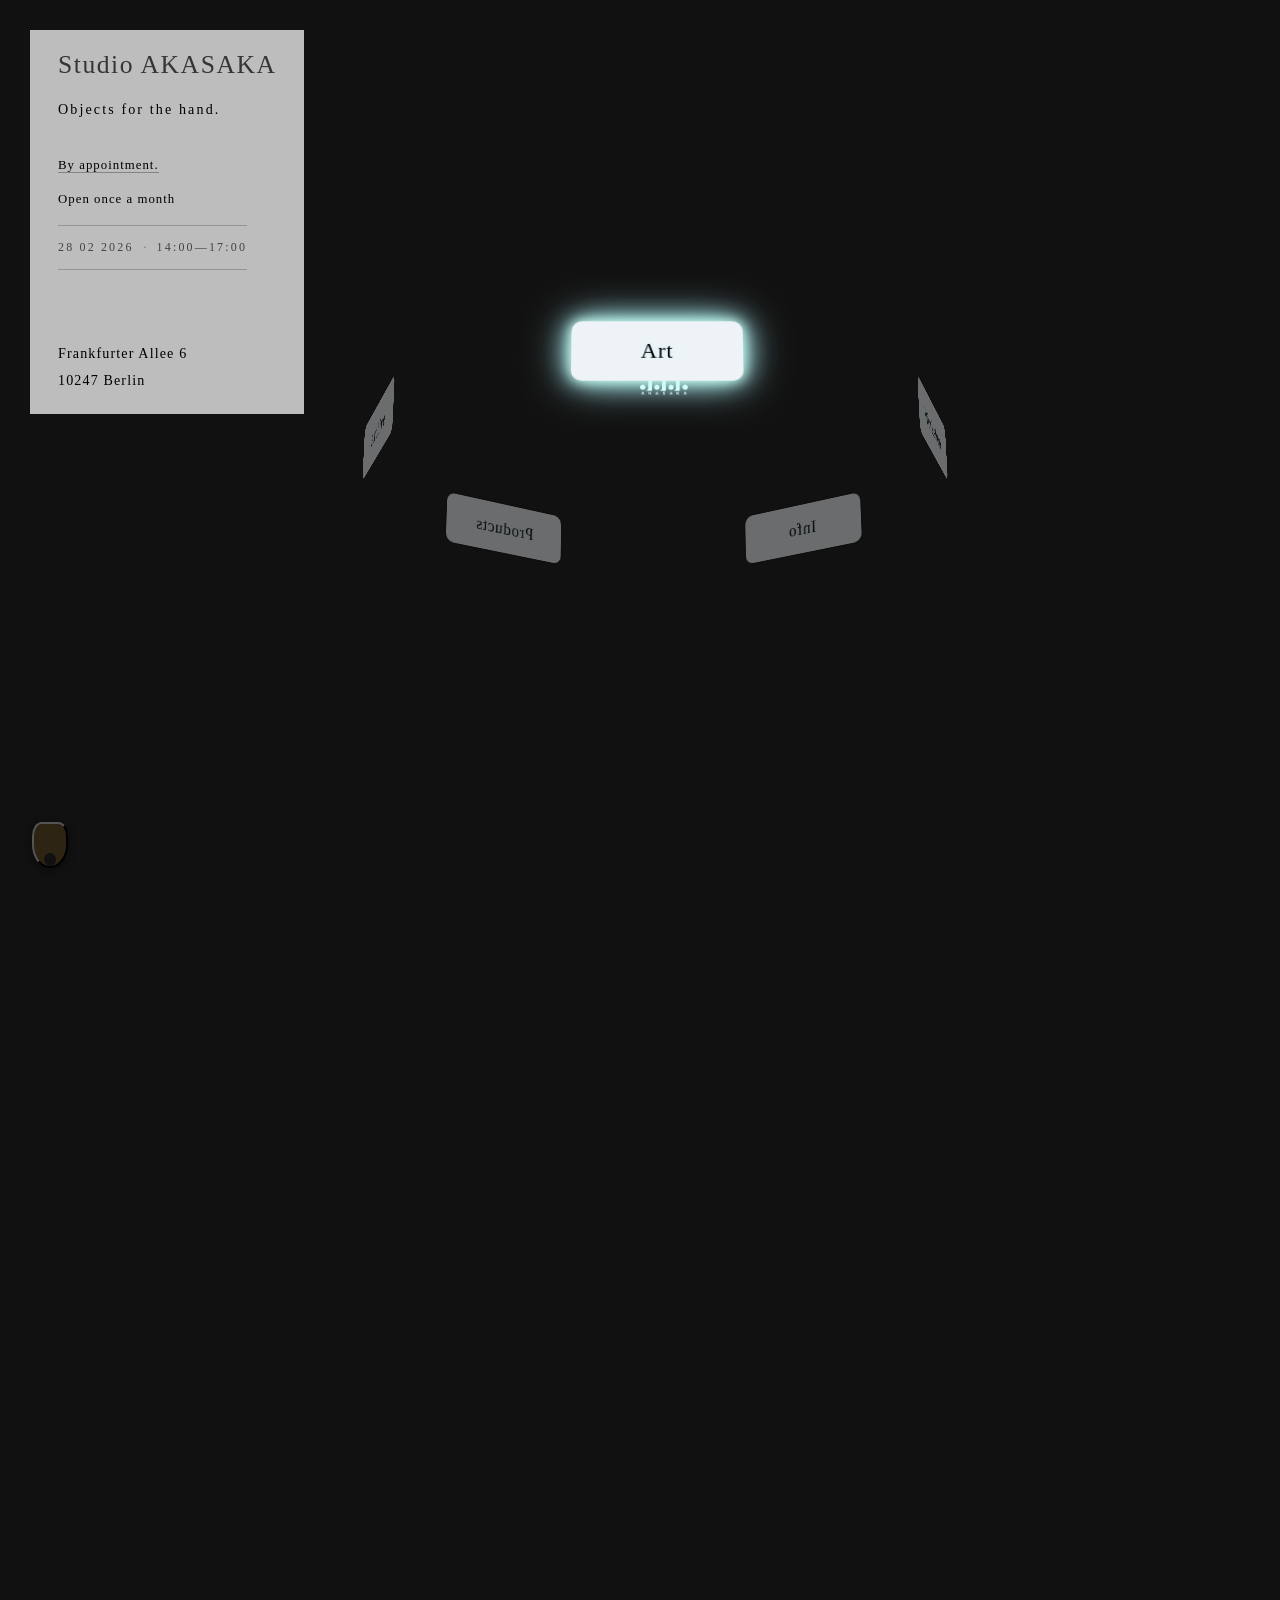
==== index.html @ def86ddb "carousel update" ====
<!DOCTYPE html>
<html lang="en">
<head>
  <meta charset="UTF-8">
  <meta name="viewport" content="width=device-width, initial-scale=1.0">
  <meta name="description" content="Contemporary handcrafted jewelry studio based in Berlin.">
  <meta property="og:title" content="Jewelry Studio AKASAKA">
  <meta property="og:description" content="Contemporary handcrafted jewelry studio based in Berlin.">
  <meta property="og:image" content="https://akasaka.studio/images/og.jpg">
  <meta property="og:type" content="website">
  <meta property="og:url" content="https://akasaka.studio">


  <title>Jewelry Studio AKASAKA</title>
  <link rel="stylesheet" href="css/style.css">
  <link rel="preload" href="images/archive/archive_main.webp" as="image">
  <link rel="preload" href="images/art/art_main.webp" as="image">
</head>
<body>
  
<main class="home">
  <section class="info-panel" aria-label="Studio information">
    <h1 class="info-title">Studio AKASAKA</h1>
    <p class="info-tagline">Objects for the hand.</p>

    <p class="info-note"><a href="/pages/info.html#contact">By appointment.</a></p>

    <div class="info-open">
      <p class="info-open-label">Open once a month</p>

      <div class="info-open-date">
        <span>28 02 2026</span>
        <span class="dot">·</span>
        <span>14:00—17:00</span>
      </div>
    </div>

    <address class="info-address">
      <span>Frankfurter Allee 6</span><br>
      <span>10247 Berlin</span>
    </address>
  </section>
</main>

  <div class="carousel-container">
    <div class="carousel" id="carousel">
      <div class="center-point"></div>
      <div class="center-logo" aria-hidden="true">Jewelry Studio AKASAKA</div>
      <!-- ここで各ページ名＆リンク先を統一 -->
      <a href="pages/art.html"      class="carousel-item" id="item1">Art</a>
      <a href="pages/archive.html"  class="carousel-item" id="item5">Archive</a>
      <a href="pages/products.html" class="carousel-item" id="item4">Products</a>
      <a href="pages/info.html"     class="carousel-item" id="item3">Info</a>
      <a href="pages/workshop.html" class="carousel-item" id="item2">Workshop</a>

    </div>

   

  </div>
   <div class="keyhole-box" id="keyholeBox">
    <button class="keyhole" id="keyholeBtn" aria-label="Open secret page"></button>
  <input class="keyword-input" id="keywordInput" type="password" placeholder="Secret keyword" autocomplete="off" style="display:none;">
</div>   


  <script src="js/script.js"></script>

  
</body>
</html>
---- css/style.css ----
/* ▼ 全体背景・フォント等の基本設定（HOME 3D用） */
body {
  margin: 0;
  background: #111;
  font-family: "Cambria";
  height: 1000vh;          /* ← スクロール量を確保（カルーセル回転のため） */
  overflow-x: hidden;
}

/* ▼ 3Dカルーセル外枠（HOME） */
.carousel-container {
  position: fixed;
  top: 0;
  left: 0;
  width: 100vw;
  height: 100vh;
  height: 100dvh; /* 新しい端末はこっちが効く */
  display: flex;
  align-items: center;
  justify-content: center;
  perspective: 2000px;    /* 3D感の奥行き */
  overflow: hidden;
}

.carousel-container.slide-out-up {
  transform:
    translateY(100vh)
    scale(1.6)
    perspective(1000px)
    translateZ(1800px);
  opacity: 0;
  pointer-events: none;
  transition:
    transform 0.9s cubic-bezier(.7, .4, .3, 1),
    opacity 0.9s;
}

/* ▼ 3Dカルーセル本体（HOME） */
.carousel {
  position: absolute;
  top: 95%;
  left: 95%;
  width: 100%;
  height: 100%;
  transform-style: preserve-3d;
  transform: translate(-50%, -50%) rotateX(20deg);
  transform-origin: center center;
}

/* ▼ 3D空間上に配置されるメニュー項目（HOME） */
.carousel-item {
  position: absolute;
  width: 160px;
  height: 60px;
  line-height: 60px;
  text-align: center;
  color: #000000;
  background: #edf3f6;
  border-radius: 10px;
  transform-origin: center;
  font-size: 1.3rem;
  font-family: "Lucida Sans";
  letter-spacing: 1px;
  text-shadow: 0 0 3px #ccf4ff;
  text-decoration: none;
  transition: opacity 0.3s ease-out, box-shadow 0.3s;
  opacity: 0.4;
  pointer-events: none;
  backface-visibility: visible;
  box-shadow: 0 0 5px #000101;
}

/* ▼ 一番手前に来た（アクティブな）項目（HOME） */
.carousel-item.active {
  opacity: 1;
  transform: scale(1.3) translateZ(300px);
  box-shadow: 0 0 12px #ccfff1, 0 0 25px #b3fff9, 0 0 40px #b3f2ff;
  pointer-events: auto;
  z-index: 10;
}

/* ▼ カルーセル中央のロゴテキスト（HOME） */
.center-logo {
  position: absolute;
  top: 0%;
  left: 0%;
  transform: translate(-50%, -50%);
  color: rgb(158, 170, 174);
  font-size: 1.8rem;
  text-align: center;
  line-height: 1.2;
  z-index: 5;
  pointer-events: none;
  visibility: hidden;
}

/* ▼ カルーセル中央のポイント（HOME） */
.center-point {
  position: absolute;
  top: -7%;
  left: 7%;
  transform: translate(-50%, -50%);
  width: 52px;
  height: 52px;
  background-image: url('../images/home/centerlogo.png');
  background-size: contain;
  background-repeat: no-repeat;
  background-position: center;
  z-index: 20;
  pointer-events: none;
}

/* タイトルラベル */


/* 情報パネル（左寄せ固定） */
.info-panel {
  top: 30px;
  left: 30px;
  max-width: 300px;
  background:#ffffffb9;
  backdrop-filter: blur(14px);
  -webkit-backdrop-filter: blur(14px);
  padding: 20px 28px;
  position: fixed;
  z-index: 9999;
}

/* タイトル */
.info-title {
  margin: 0 0 18px 0;
  font-size: clamp(16px, 2.0vw, 30px);
  font-weight: 300;
  letter-spacing: 0.06em;
  line-height: 1.15;
  color: rgba(0, 0, 0, 0.72);
}

/* サブ */
.info-tagline {
  margin: 0 0 30px 0;
font-size: clamp(12px, 1.1vw, 16px);
  letter-spacing: 0.15em;
  line-height: 1.8;
}

/* “By appointment.” */
.info-note {
  margin: 0 0 10px 0;
 font-size: clamp(12px, 1.0vw, 16px);
  letter-spacing: 0.08em;
  line-height: 1.9;
}
.info-note a{
  position: relative;
  z-index: 100000;
  pointer-events: auto;
  color: inherit;
  text-decoration: none;
  border-bottom: 1px solid rgba(0, 0, 0, 0.3);
}

/* 月1オープンブロック */
.info-open {
  margin: 0 0 70px 0;
font-size: clamp(12px, 1.0vw, 16px);
  letter-spacing: 0.08em;
  line-height: 1.9;
}

.info-open-label {
  margin: 0 0 14px 0;
}

/* 日付部分：上下に罫線 */
.info-open-date {
  display: inline-flex;
  align-items: baseline;
  gap: 10px;

  padding: 10px 0;
  border-top: 1px solid rgba(0, 0, 0, 0.22);
  border-bottom: 1px solid rgba(0, 0, 0, 0.22);

  letter-spacing: 0.18em; /* 日付は字間広めにすると“ラベル”になる */
  font-size: 12px;
  color: rgba(0, 0, 0, 0.65);
}

.info-open-date .dot {
  letter-spacing: 0;
  opacity: 0.6;
}

/* 住所 */
.info-address {
  margin: 0;
  font-style: normal;
font-size: clamp(12px, 1.1vw, 16px);
  letter-spacing: 0.08em;
  line-height: 1.9;
}

/* スマホ：左に寄せつつ、上に詰めすぎない */
@media (max-width: 600px) {
  .info-panel {
    position: static; /* 固定やめて自然配置の方が見やすい */
    padding: 44px 26px;
    max-width: 100%;
  }
}

/* ▼ HOME鍵穴 */
.keyhole-box {
  position: fixed;
  left: 32px;
  bottom: 32px;
  z-index: 1200;
  display: flex;
  flex-direction: column;
  align-items: center;
}

/* 鍵穴アイコン */
.keyhole {
  width: 36px;
  height: 46px;
  background: #2e2414;
  border-radius: 55% 55% 100% 100% / 60% 60% 100% 100%;
  position: relative;
  cursor: pointer;
  box-shadow: 0 2px 8px #0007;
  transition: box-shadow .2s;
  display: flex;
  align-items: flex-end;
  justify-content: center;
}

.keyhole:after {
  content: '';
  position: absolute;
  left: 50%;
  top: 70%;
  transform: translate(-50%, 0);
  width: 12px;
  height: 13px;
  background: #111;
  border-radius: 50%;
}

.keyhole:focus,
.keyhole:hover {
  box-shadow: 0 4px 24px #e6cfa7aa;
  outline: 2px solid #c9b071;
}

/* キーワード入力欄 */
.keyword-input {
  margin-top: 10px;
  padding: 8px 20px;
  border-radius: 8px;
  border: 1.5px solid #bfa265;
  background: #181106;
  color: #fffbe6;
  font-size: 1.07rem;
  outline: none;
  min-width: 140px;
  box-shadow: 0 2px 10px #0003;
  display: none; /* 初期は非表示。JSで制御 */
}

/* HOMEレスポンシブ */
@media (max-width: 900px) {
  .carousel-item { width: 110px; height: 44px; line-height: 44px; font-size: 0.95rem; }
  .center-point { width: 32px; height: 32px; }
  .main-title { font-size: 0.65rem; left: 18px; top: 18px; }
  .keyhole-box { left: 18px; bottom: 18px; }
}

@media (max-width: 600px) {
  .carousel-item { width: 85px; height: 36px; line-height: 36px; font-size: 0.82rem; }
  .center-point { width: 24px; height: 24px; }
  .carousel-container { padding-bottom: 24px; }
  .main-title { font-size: 0.48rem; left: 8px; top: 8px; text-align: left; }
  .keyhole-box { left: 8px; bottom: 8px; }
}

/* ===================================================== */
/* ======== Unified Top Bar (products/art/archive 共通) ======== */
/* ※ page側CSSが .menu-item を上書きしても、親付きセレクタで勝つ設計 */
:root {
  --topbar-height: 54px;
  --topbar-blur: 4px;
  --topbar-bg: rgba(255, 255, 255, 0.35);

  --menu-gap: 2vw;

  /* 乾いた美術館ラベル系（ナビも同系統に） */
  --menu-font: "Cambria", Times, serif;
  --menu-letter-spacing: 0.02em;
  --menu-font-size: 1.2rem;
  --menu-radius: 0px;

  --menu-color-fixed: rgba(0,0,0,.82);
  --menu-color-initial: rgba(255,255,255,.90);
  --menu-text-shadow: 0 2px 10px rgba(0,0,0,.55);
  --menu-underline-hover: rgba(0,0,0,.65);
  --content-offset-extra: 0px;
}

/* 中央配置（初期） */
.products-menu,
.art-menu,
.archive-menu {
  position: fixed;
  top: 50%;
  left: 50%;
  transform: translate(-50%, -50%);
  display: flex;
  gap: var(--menu-gap);
  z-index: 100;
  background: none;
  align-items: center;
  transition:
    top 1s cubic-bezier(.75, 0, .2, 1),
    transform 1s cubic-bezier(.75, 0, .2, 1),
    padding .4s,
    background-color .4s;
}

/* 上部固定（クリック後） */
.products-menu.fixed,
.art-menu.fixed,
.archive-menu.fixed{
  top: 0;
  left: 50%;
  transform: translateX(-50%);
  width: 100vw;

  display: flex;
  align-items: center;
  justify-content: center;

  height: var(--topbar-height);
  padding: 0 .8rem;

  backdrop-filter: blur(var(--topbar-blur));
  -webkit-backdrop-filter: blur(var(--topbar-blur));
  background-color: var(--topbar-bg);
}

/* メニュー項目（共通） */
.products-menu .menu-item,
.art-menu .menu-item,
.archive-menu .menu-item {
  color: var(--menu-color-fixed);
  text-decoration: none;

  font-family: var(--menu-font);
  letter-spacing: var(--menu-letter-spacing);
  font-size: var(--menu-font-size);
  font-weight: 400;

  padding: .32em .6em;
  line-height: 1.2;
  border-radius: var(--menu-radius);

  transition: color .16s, background .16s, border-color .16s, opacity .16s;
  border-bottom: 1px solid transparent;
}

/* 初期（中央）時の色 */
.products-menu:not(.fixed) .menu-item,
.art-menu:not(.fixed) .menu-item,
.archive-menu:not(.fixed) .menu-item {
  color: var(--menu-color-initial);
  text-shadow: var(--menu-text-shadow);
}

/* ホバー */
.products-menu .menu-item:hover,
.art-menu .menu-item:hover,
.archive-menu .menu-item:hover {
  border-bottom-color: var(--menu-underline-hover);
  opacity: .95;
}

/* 戻るアイコンの微調整（該当ページのみ） */
.menu-item.back-home { padding: 0 .3rem; }
.back-icon { height: 28px; width: auto; display: block; }

/* 背景バンド（各ページ .bg-image.fixed が参照） */
.bg-image.fixed{
  height: var(--topbar-height);
  box-shadow: 0 6px 26px -12px rgba(0,0,0,.35);
}

/* スクロール領域のオフセット（各ページの show に対応） */
[data-content-scroll].show{
  top: var(--topbar-height);
}

/* ===================================================== */
/* ======== Museum Label Typography（作品閲覧モード） ======== */
/* works-typo を付けた範囲だけに効く（HOMEに影響しない） */
:root{
  --museum-font: "Cambria", serif;
  --museum-h1: 1.2rem;
  --museum-h2: 1.02rem;
  --museum-body: .88rem;

  --museum-text: rgba(0,0,0,.82);
  --museum-muted: rgba(0,0,0,.62);
}

.works-typo{
  font-family: var(--museum-font);
  color: var(--museum-text);
}

/* 作品名（h1） */
.works-typo h1{
  font-size: var(--museum-h1);
  font-weight: 400;
  letter-spacing: 0;
  margin: 0 0 22px;
}

/* セクション/作品名（h2） */
.works-typo h2{
  font-size: var(--museum-h2);
  font-weight: 400;
  letter-spacing: 0;
  margin: 34px 0 10px;
}

/* 説明文 */
.works-typo p{
  font-size: var(--museum-body);
  line-height: 1.85;
  letter-spacing: 0;
  margin: 0 0 10px;
  color: var(--museum-muted);
}

/* ===================================================== */
/* ======== Optional: minimal copyright ======== */
/* （必要なページだけ footer を置けば効く） */
.site-footer{
  margin-top: 120px;
  padding: 40px 48px 60px;
  display: flex;
  justify-content: flex-end;
}

.site-copyright{
  font-family: var(--museum-font);
  font-size: 0.62rem;
  letter-spacing: 0.02em;
  opacity: 0.45;
  margin: 0;
}
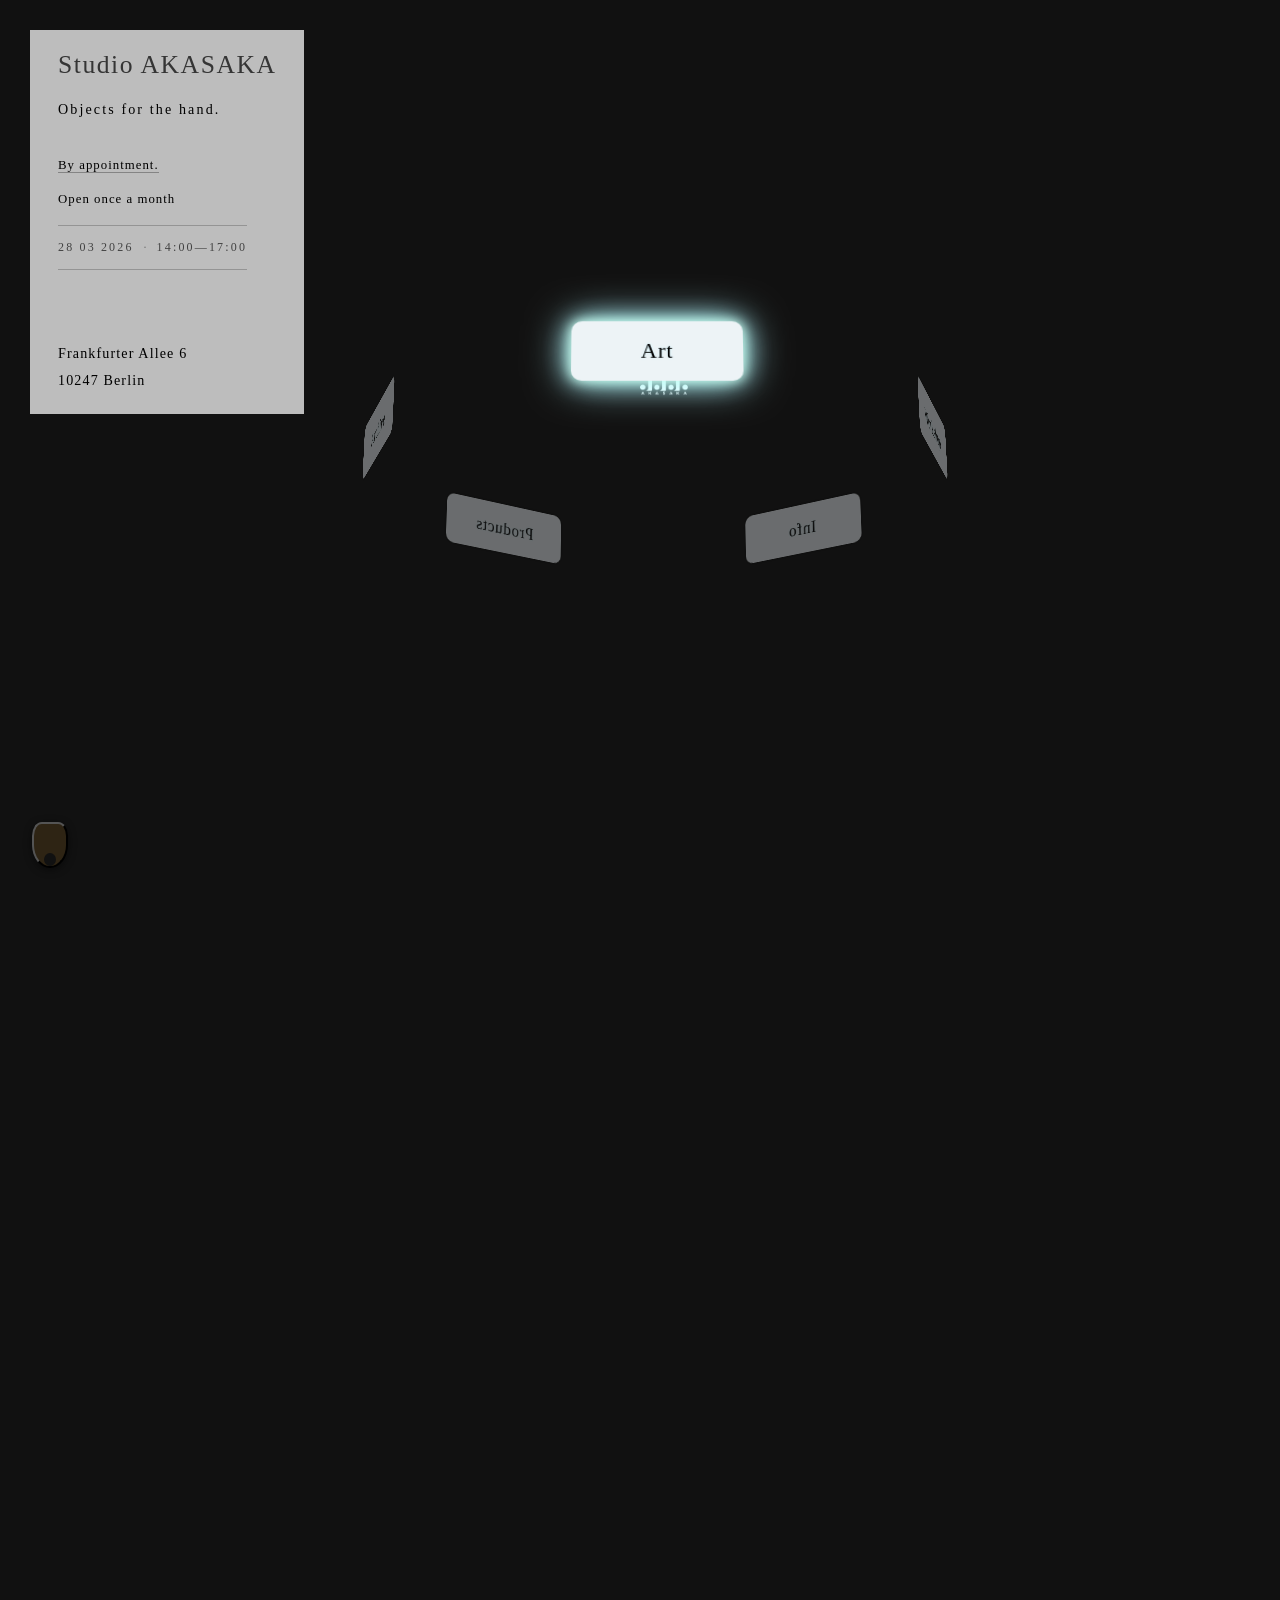
==== commit f95b9aff: "open update" ====
--- a/index.html
+++ b/index.html
@@ -29,7 +29,7 @@
       <p class="info-open-label">Open once a month</p>
 
       <div class="info-open-date">
-        <span>28 02 2026</span>
+        <span>28 03 2026</span>
         <span class="dot">·</span>
         <span>14:00—17:00</span>
       </div>
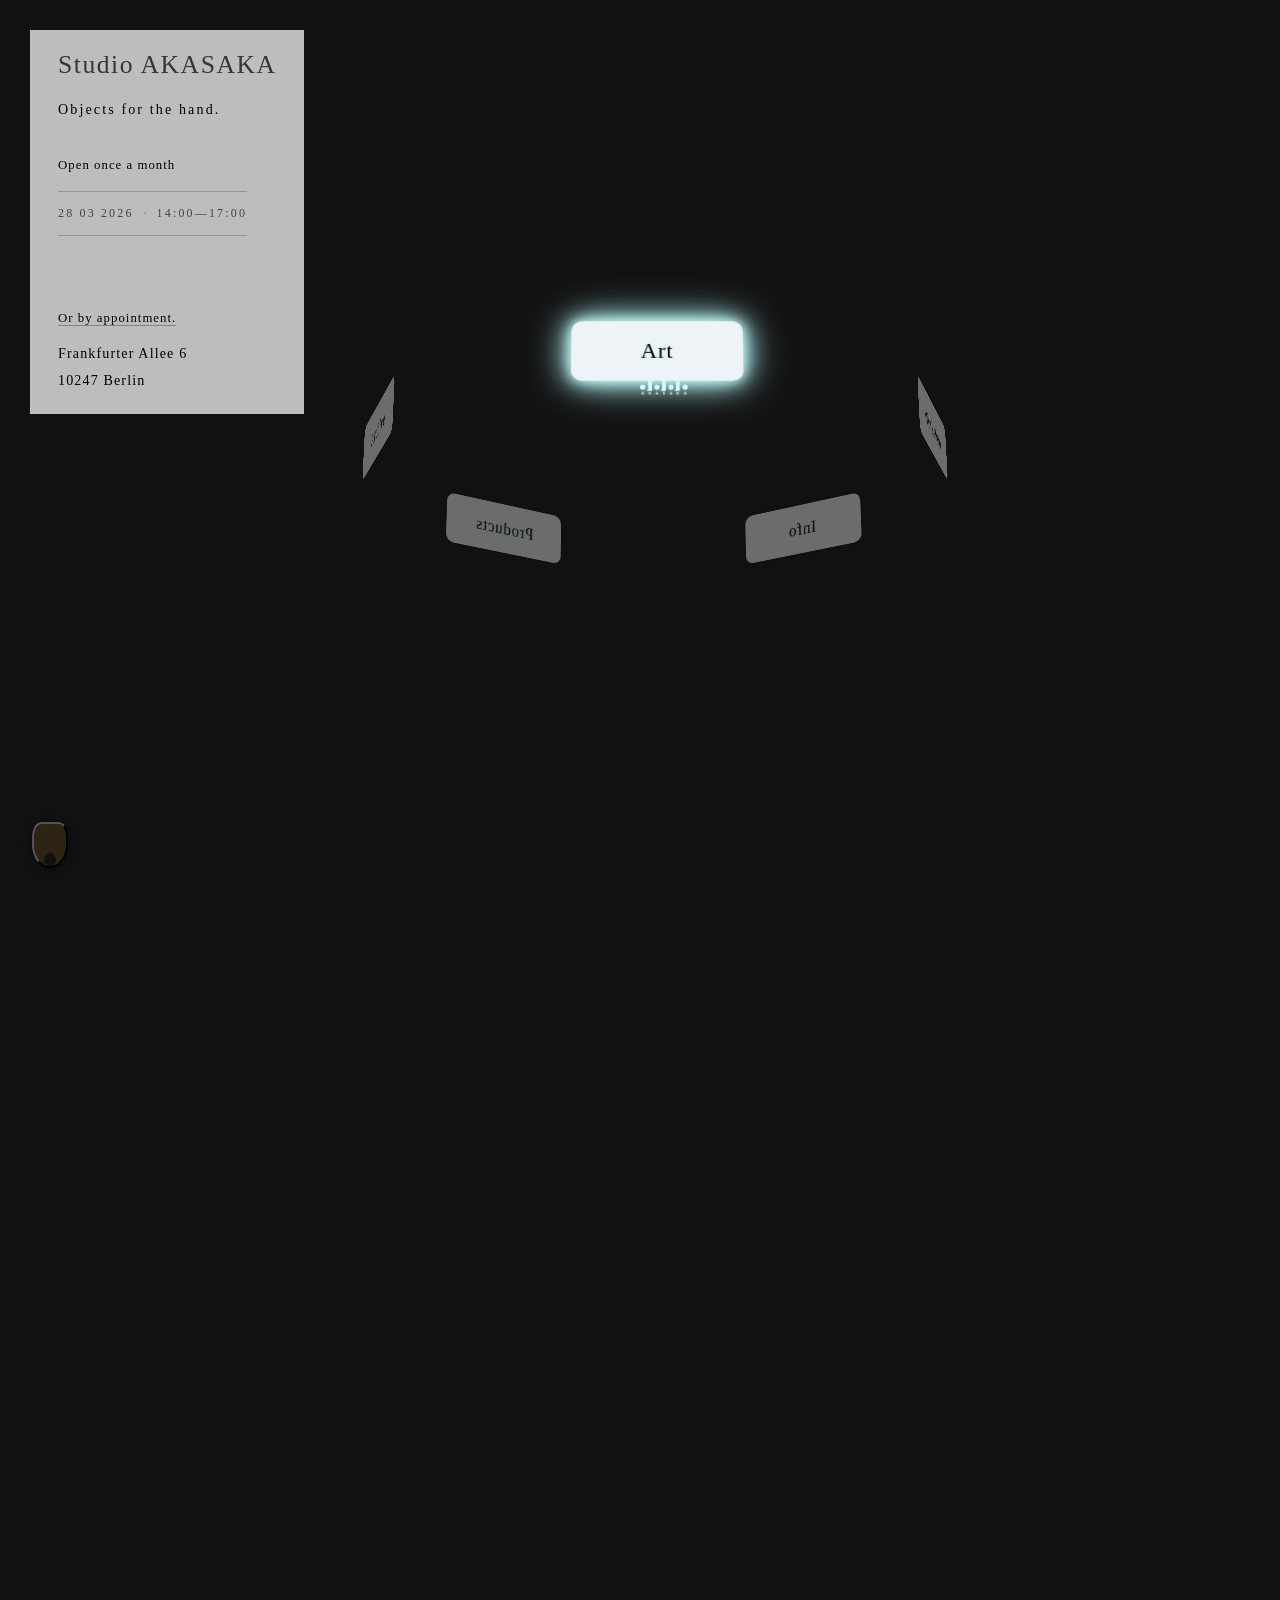
==== commit 7acf11fc: "update index" ====
--- a/index.html
+++ b/index.html
@@ -23,8 +23,7 @@
     <h1 class="info-title">Studio AKASAKA</h1>
     <p class="info-tagline">Objects for the hand.</p>
 
-    <p class="info-note"><a href="/pages/info.html#contact">By appointment.</a></p>
-
+    
     <div class="info-open">
       <p class="info-open-label">Open once a month</p>
 
@@ -32,8 +31,11 @@
         <span>28 03 2026</span>
         <span class="dot">·</span>
         <span>14:00—17:00</span>
-      </div>
+      </div><br>
+      
+
     </div>
+    <p class="info-note"><a href="/pages/info.html#contact">Or by appointment.</a></p>
 
     <address class="info-address">
       <span>Frankfurter Allee 6</span><br>
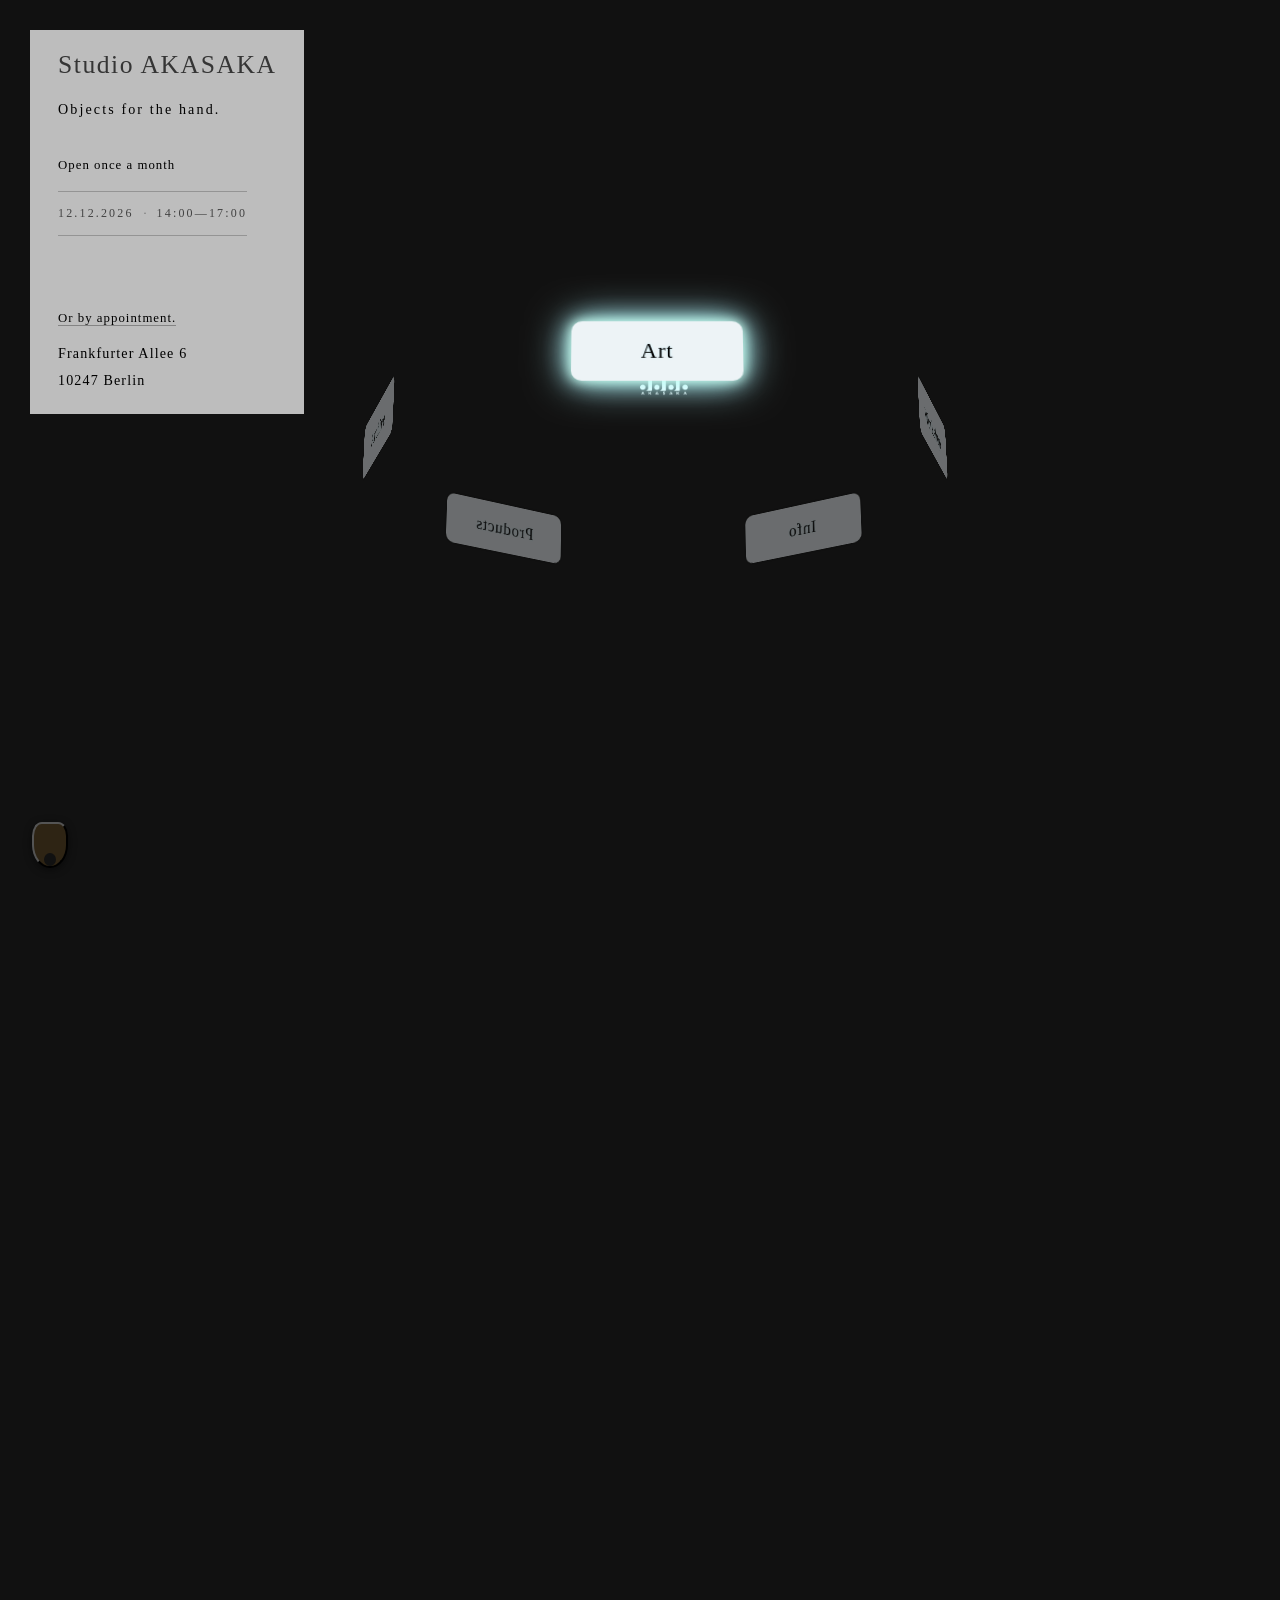
==== commit 91b5c5c2: "update open date" ====
--- a/index.html
+++ b/index.html
@@ -28,7 +28,7 @@
       <p class="info-open-label">Open once a month</p>
 
       <div class="info-open-date">
-        <span>28 03 2026</span>
+        <span id="next-open">28 03 2026</span>
         <span class="dot">·</span>
         <span>14:00—17:00</span>
       </div><br>
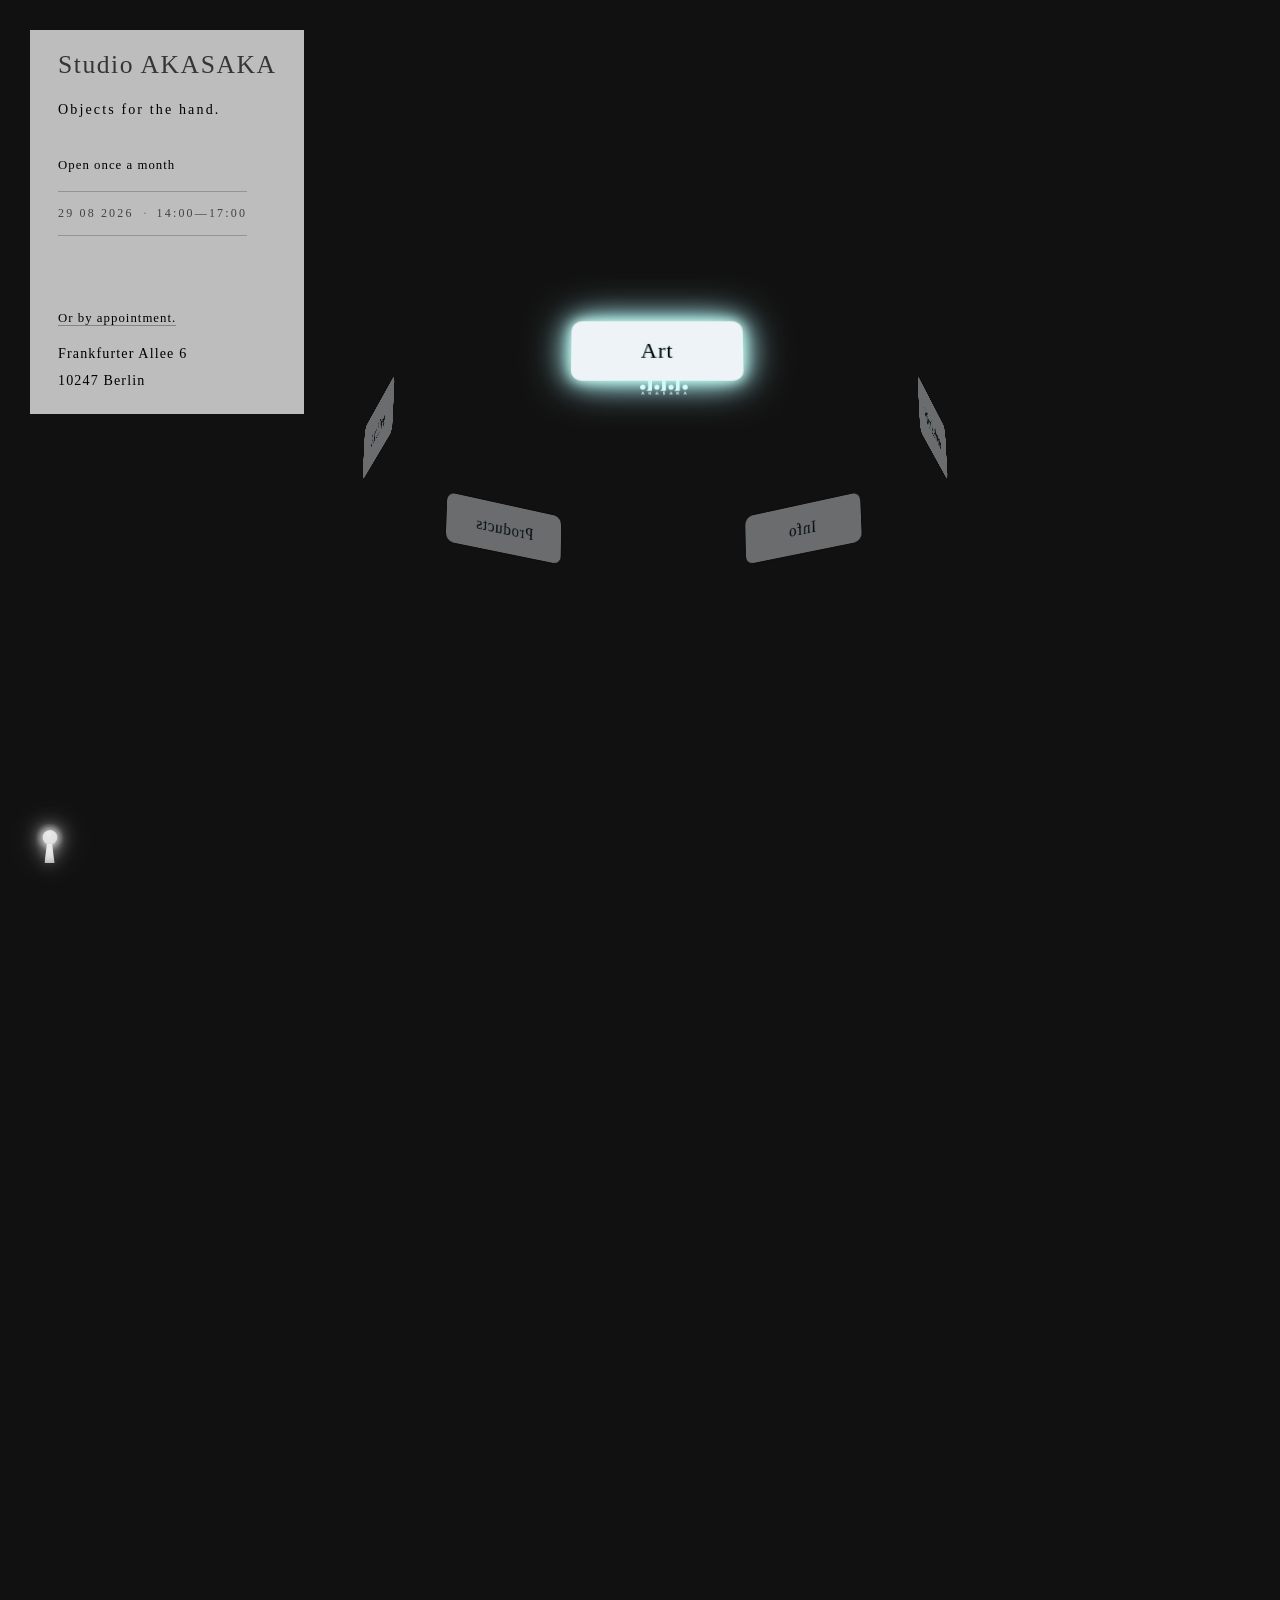
==== commit 6675b973: "Update AINU series description and fix open date" ====
--- a/index.html
+++ b/index.html
@@ -12,9 +12,9 @@
 
 
   <title>Jewelry Studio AKASAKA</title>
-  <link rel="stylesheet" href="css/style.css">
-  <link rel="preload" href="images/archive/archive_main.webp" as="image">
-  <link rel="preload" href="images/art/art_main.webp" as="image">
+  <link rel="stylesheet" href="./css/style.css">
+  <link rel="preload" href="./images/archive/archive_main.webp" as="image">
+  <link rel="preload" href="./images/art/art_main.webp" as="image">
 </head>
 <body>
   
@@ -28,14 +28,14 @@
       <p class="info-open-label">Open once a month</p>
 
       <div class="info-open-date">
-        <span id="next-open">28 03 2026</span>
+        <span test="next-open">29 08 2026</span>
         <span class="dot">·</span>
         <span>14:00—17:00</span>
       </div><br>
       
 
     </div>
-    <p class="info-note"><a href="/pages/info.html#contact">Or by appointment.</a></p>
+    <p class="info-note"><a href="./pages/info.html#contact">Or by appointment.</a></p>
 
     <address class="info-address">
       <span>Frankfurter Allee 6</span><br>
@@ -49,11 +49,11 @@
       <div class="center-point"></div>
       <div class="center-logo" aria-hidden="true">Jewelry Studio AKASAKA</div>
       <!-- ここで各ページ名＆リンク先を統一 -->
-      <a href="pages/art.html"      class="carousel-item" id="item1">Art</a>
-      <a href="pages/archive.html"  class="carousel-item" id="item5">Archive</a>
-      <a href="pages/products.html" class="carousel-item" id="item4">Products</a>
-      <a href="pages/info.html"     class="carousel-item" id="item3">Info</a>
-      <a href="pages/workshop.html" class="carousel-item" id="item2">Workshop</a>
+      <a href="./pages/art.html"      class="carousel-item" id="item1">Art</a>
+      <a href="./pages/archive.html"  class="carousel-item" id="item5">Archive</a>
+      <a href="./pages/products.html" class="carousel-item" id="item4">Products</a>
+      <a href="./pages/info.html"     class="carousel-item" id="item3">Info</a>
+      <a href="./pages/workshop.html" class="carousel-item" id="item2">Workshop</a>
 
     </div>
 
@@ -66,7 +66,8 @@
 </div>   
 
 
-  <script src="js/script.js"></script>
+  <script src="./js/secret-config.js"></script>
+  <script src="./js/script.js"></script>
 
   
 </body>
--- a/css/style.css
+++ b/css/style.css
@@ -20,6 +20,7 @@
   justify-content: center;
   perspective: 2000px;    /* 3D感の奥行き */
   overflow: hidden;
+  pointer-events: none;
 }
 
 .carousel-container.slide-out-up {
@@ -45,6 +46,7 @@
   transform-style: preserve-3d;
   transform: translate(-50%, -50%) rotateX(20deg);
   transform-origin: center center;
+  pointer-events: none;
 }
 
 /* ▼ 3D空間上に配置されるメニュー項目（HOME） */
@@ -223,35 +225,60 @@
 
 /* 鍵穴アイコン */
 .keyhole {
-  width: 36px;
-  height: 46px;
-  background: #2e2414;
-  border-radius: 55% 55% 100% 100% / 60% 60% 100% 100%;
+  width: 35px;
+  height: 44px;
+  border: 0;
+  background:
+    radial-gradient(circle at 50% 30%, rgba(255,255,255,.22) 0 6px, transparent 14px),
+    radial-gradient(ellipse at 50% 42%, rgba(255,255,255,.28) 0, rgba(255,255,255,.08) 28%, transparent 62%);
   position: relative;
   cursor: pointer;
-  box-shadow: 0 2px 8px #0007;
-  transition: box-shadow .2s;
+  filter:
+    drop-shadow(0 0 8px rgba(255, 255, 255, .5))
+    drop-shadow(0 0 26px rgba(255, 255, 255, .22));
+  opacity: .92;
+  transition: filter .22s ease, opacity .22s ease, transform .22s ease;
   display: flex;
-  align-items: flex-end;
+  align-items: center;
   justify-content: center;
 }
 
+.keyhole:before,
 .keyhole:after {
   content: '';
   position: absolute;
   left: 50%;
-  top: 70%;
-  transform: translate(-50%, 0);
-  width: 12px;
-  height: 13px;
-  background: #111;
+  transform: translateX(-50%);
+  background:
+    radial-gradient(circle at 42% 28%, rgba(255,255,255,1), rgba(255,255,255,.9) 58%, rgba(240,240,235,.76) 100%);
+  box-shadow:
+    0 0 9px rgba(255, 255, 255, .95),
+    0 0 20px rgba(255, 255, 255, .62),
+    0 0 54px rgba(255, 255, 255, .32);
+}
+
+.keyhole:before {
+  top: 6px;
+  width: 15px;
+  height: 15px;
   border-radius: 50%;
+}
+
+.keyhole:after {
+  top: 20px;
+  width: 10px;
+  height: 19px;
+  clip-path: polygon(24% 0, 76% 0, 100% 100%, 0 100%);
 }
 
 .keyhole:focus,
 .keyhole:hover {
-  box-shadow: 0 4px 24px #e6cfa7aa;
-  outline: 2px solid #c9b071;
+  filter:
+    drop-shadow(0 0 12px rgba(255, 255, 255, .84))
+    drop-shadow(0 0 42px rgba(255, 255, 255, .34));
+  outline: none;
+  opacity: 1;
+  transform: translateY(-1px);
 }
 
 /* キーワード入力欄 */
@@ -306,6 +333,7 @@
   --menu-text-shadow: 0 2px 10px rgba(0,0,0,.55);
   --menu-underline-hover: rgba(0,0,0,.65);
   --content-offset-extra: 0px;
+  --menu-logo-size: 22px;
 }
 
 /* 中央配置（初期） */
@@ -386,8 +414,68 @@
 }
 
 /* 戻るアイコンの微調整（該当ページのみ） */
-.menu-item.back-home { padding: 0 .3rem; }
-.back-icon { height: 28px; width: auto; display: block; }
+.products-menu .menu-item.back-home,
+.art-menu .menu-item.back-home,
+.archive-menu .menu-item.back-home {
+  display: inline-flex;
+  align-items: center;
+  justify-content: center;
+  width: calc(var(--menu-logo-size) + 16px);
+  height: calc(var(--menu-logo-size) + 16px);
+  padding: 0 !important;
+  line-height: 1;
+  border-bottom: 0 !important;
+}
+
+.products-menu .menu-item.back-home:hover,
+.art-menu .menu-item.back-home:hover,
+.archive-menu .menu-item.back-home:hover {
+  border-bottom-color: transparent !important;
+}
+
+.products-menu .back-icon,
+.art-menu .back-icon,
+.archive-menu .back-icon,
+.products-menu .menu-item.back-home img,
+.art-menu .menu-item.back-home img,
+.archive-menu .menu-item.back-home img {
+  display: block;
+  height: var(--menu-logo-size) !important;
+  min-height: 0 !important;
+  width: auto !important;
+}
+
+@media (max-width: 768px) {
+  :root {
+    --menu-logo-size: 20px;
+  }
+
+  .products-menu.fixed,
+  .art-menu.fixed,
+  .archive-menu.fixed {
+    height: var(--topbar-height) !important;
+    min-height: var(--topbar-height) !important;
+    padding: 0 .8rem !important;
+    gap: 8px !important;
+  }
+
+  .products-menu.fixed .menu-item,
+  .art-menu.fixed .menu-item,
+  .archive-menu.fixed .menu-item {
+    height: auto !important;
+    min-height: 0 !important;
+    padding: .32em .55em !important;
+    line-height: 1.2 !important;
+  }
+
+  .products-menu.fixed .menu-item.back-home,
+  .art-menu.fixed .menu-item.back-home,
+  .archive-menu.fixed .menu-item.back-home {
+    width: calc(var(--menu-logo-size) + 14px) !important;
+    height: calc(var(--menu-logo-size) + 14px) !important;
+    padding: 0 !important;
+  }
+}
 
 /* 背景バンド（各ページ .bg-image.fixed が参照） */
 .bg-image.fixed{
@@ -450,7 +538,8 @@
   margin-top: 120px;
   padding: 40px 48px 60px;
   display: flex;
-  justify-content: flex-end;
+  justify-content: center;
+  text-align: center;
 }
 
 .site-copyright{
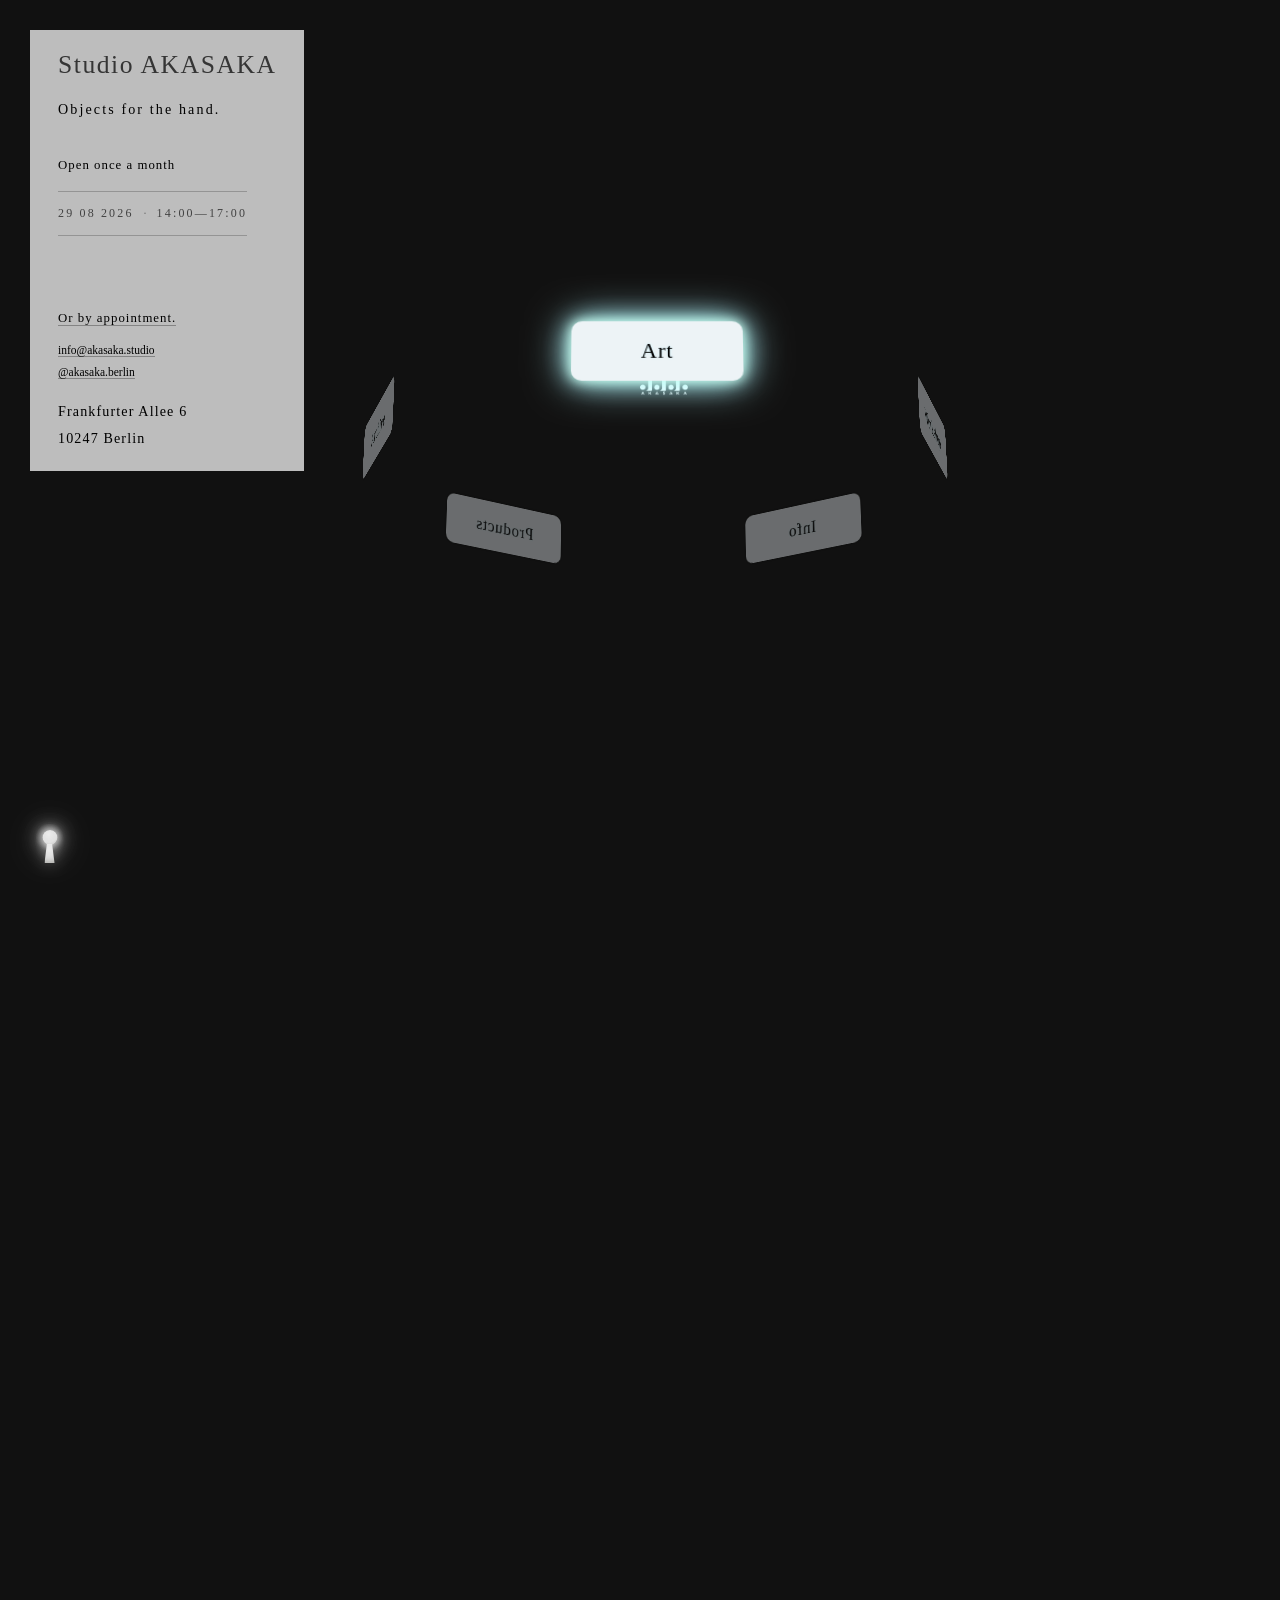
==== commit c8d8e20a: "home: タイトル変更、連絡先（email/Instagram）追加、不要な静的フォールバック削除" ====
--- a/index.html
+++ b/index.html
@@ -11,10 +11,12 @@
   <meta property="og:url" content="https://akasaka.studio">
 
 
-  <title>Jewelry Studio AKASAKA</title>
+  <title>Studio AKASAKA — Handcrafted Jewelry in Berlin</title>
   <link rel="stylesheet" href="./css/style.css">
   <link rel="preload" href="./images/archive/archive_main.webp" as="image">
   <link rel="preload" href="./images/art/art_main.webp" as="image">
+  <link rel="icon" type="image/png" href="/favicon-32.png" sizes="32x32">
+  <link rel="apple-touch-icon" href="/apple-touch-icon.png">
 </head>
 <body>
   
@@ -36,6 +38,10 @@
 
     </div>
     <p class="info-note"><a href="./pages/info.html#contact">Or by appointment.</a></p>
+    <p class="info-contact">
+      <a href="mailto:info@akasaka.studio">info@akasaka.studio</a><br>
+      <a href="https://www.instagram.com/akasaka.berlin/" target="_blank" rel="noopener">@akasaka.berlin</a>
+    </p>
 
     <address class="info-address">
       <span>Frankfurter Allee 6</span><br>
--- a/css/style.css
+++ b/css/style.css
@@ -149,7 +149,7 @@
 /* “By appointment.” */
 .info-note {
   margin: 0 0 10px 0;
- font-size: clamp(12px, 1.0vw, 16px);
+  font-size: clamp(12px, 1.0vw, 16px);
   letter-spacing: 0.08em;
   line-height: 1.9;
 }
@@ -157,6 +157,20 @@
   position: relative;
   z-index: 100000;
   pointer-events: auto;
+  color: inherit;
+  text-decoration: none;
+  border-bottom: 1px solid rgba(0, 0, 0, 0.3);
+}
+
+/* 連絡先（メール・Instagram） */
+.info-contact {
+  margin: 0 0 14px 0;
+  font-size: clamp(11px, 0.9vw, 14px);
+  line-height: 1.9;
+}
+.info-contact a {
+  position: relative;
+  z-index: 100000;
   color: inherit;
   text-decoration: none;
   border-bottom: 1px solid rgba(0, 0, 0, 0.3);
